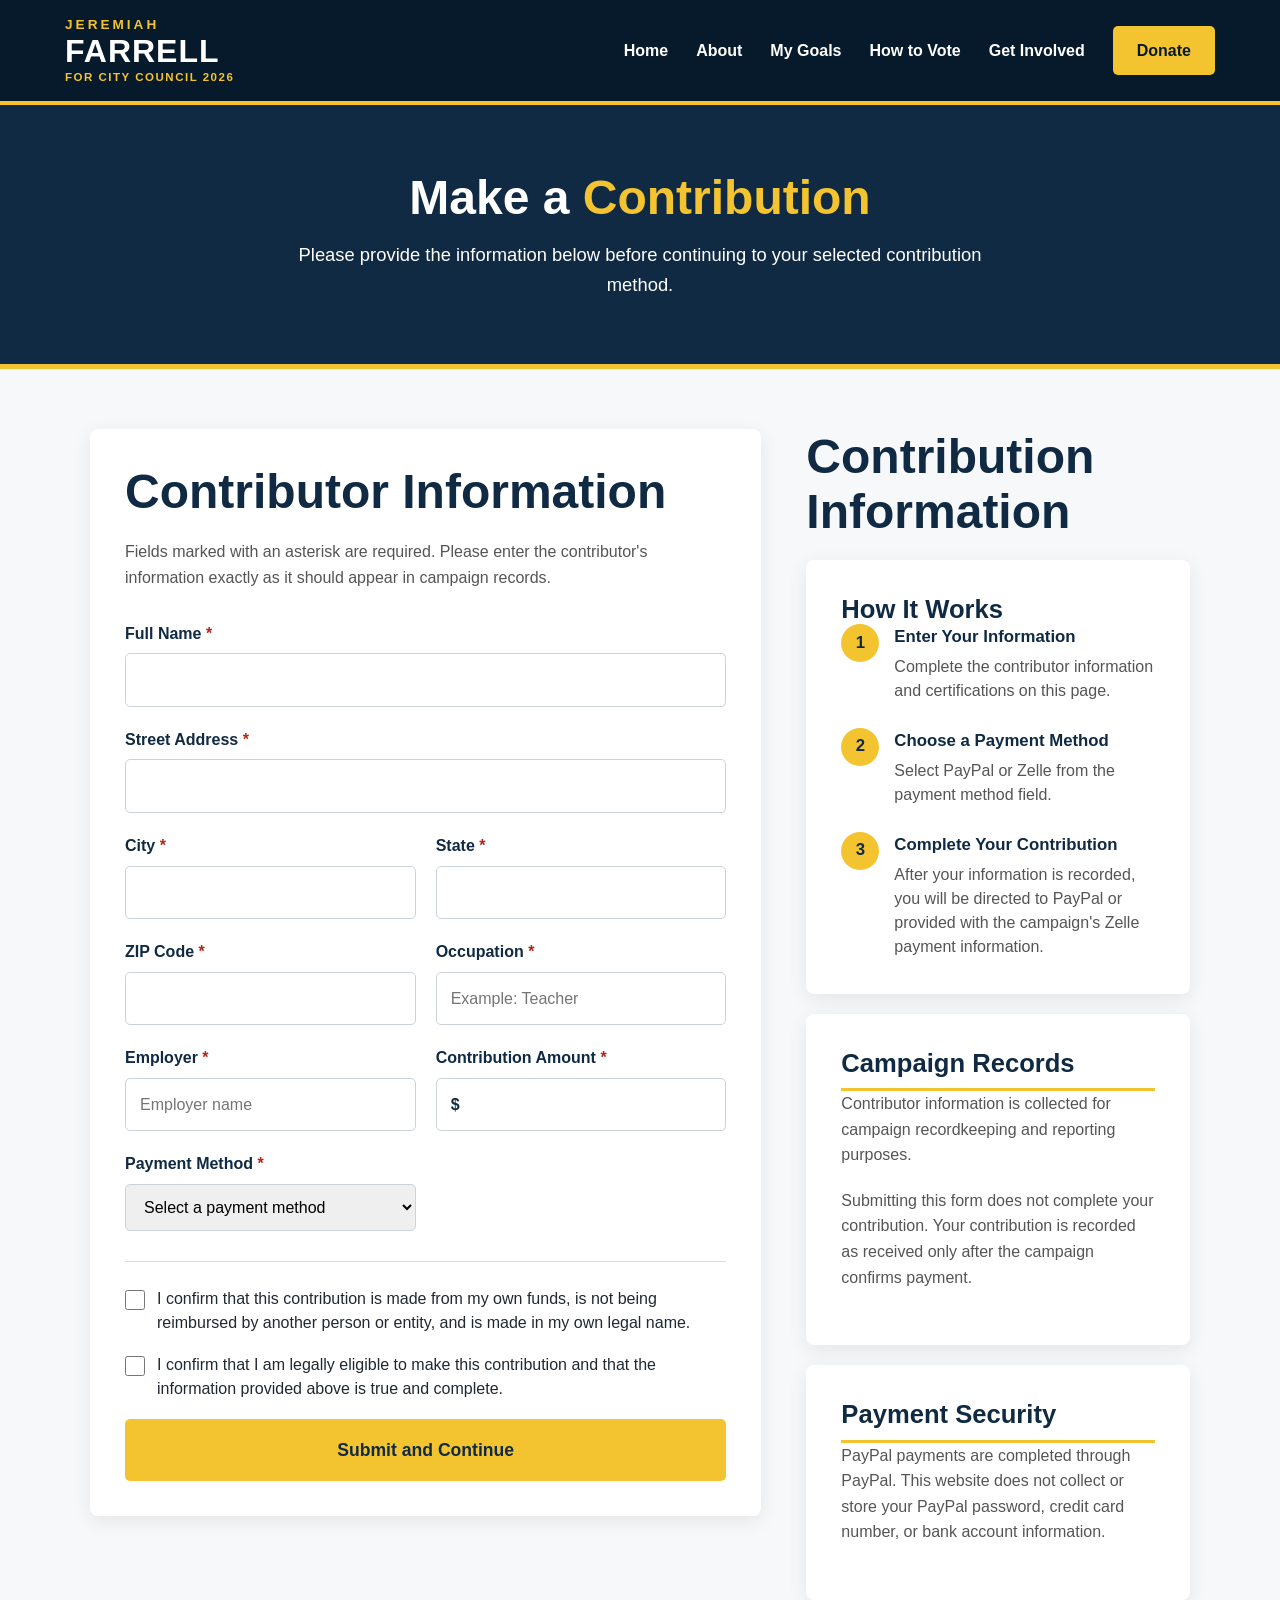
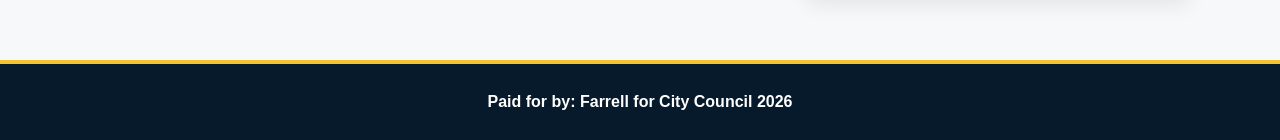
==== donate.html @ 03e21c1d "Add campaign contribution page" ====
<!DOCTYPE html>
<html lang="en">
<head>
    <meta charset="UTF-8">
    <meta name="viewport" content="width=device-width, initial-scale=1.0">

    <title>Donate | Jeremiah Farrell for City Council 2026</title>

    <link rel="stylesheet" href="Styles.css">

    <style>
        /* =========================================
           DONATION PAGE
           ========================================= */

        .donation-hero {
            background: var(--navy);
            color: var(--white);
            text-align: center;
            padding: 65px 20px;
            border-bottom: 5px solid var(--yellow);
        }

        .donation-hero h1 {
            color: var(--white);
            font-size: 3rem;
            margin-bottom: 15px;
        }

        .donation-hero h1 span {
            color: var(--yellow);
        }

        .donation-hero p {
            max-width: 750px;
            margin: 0 auto;
            font-size: 1.15rem;
            line-height: 1.6;
        }
/* =========================================
   DONATION PAGE HEADER
   ========================================= */

.donate-header {
    background: var(--navy-dark);
    border-bottom: 4px solid var(--yellow);
    width: 100%;
}

.donate-header-inner {
    max-width: 1200px;
    margin: 0 auto;
    padding: 18px 25px;

    display: flex;
    align-items: center;
    justify-content: space-between;
    gap: 40px;
}

/* Campaign Name */

.donate-brand {
    display: flex;
    flex-direction: column;
    text-decoration: none;
    color: var(--white);
    line-height: 1;
    min-width: 220px;
}

.donate-brand-first {
    font-size: 0.85rem;
    font-weight: 700;
    letter-spacing: 3px;
    color: var(--yellow);
    margin-bottom: 3px;
}

.donate-brand-last {
    font-size: 2rem;
    font-weight: 900;
    letter-spacing: 1px;
    color: var(--white);
}

.donate-brand-office {
    font-size: 0.72rem;
    font-weight: 700;
    letter-spacing: 1.5px;
    color: var(--yellow);
    margin-top: 5px;
}


/* Navigation */

.donate-nav {
    display: flex;
    align-items: center;
    gap: 28px;
}

.donate-nav a {
    color: var(--white);
    text-decoration: none;
    font-weight: 600;
    white-space: nowrap;
    transition: color 0.2s ease;
}

.donate-nav a:hover {
    color: var(--yellow);
}


/* Donate Button */

.donate-nav .donate-nav-button {
    background: var(--yellow);
    color: var(--navy-dark);
    padding: 12px 24px;
    border-radius: 5px;
    font-weight: 800;
}

.donate-nav .donate-nav-button:hover {
    background: var(--yellow-hover);
    color: var(--navy-dark);
}


/* Mobile */

@media (max-width: 850px) {

    .donate-header-inner {
        flex-direction: column;
        align-items: flex-start;
        gap: 18px;
    }

    .donate-nav {
        width: 100%;
        flex-wrap: wrap;
        gap: 15px 20px;
    }

    .donate-nav .donate-nav-button {
        margin-left: auto;
    }
}


@media (max-width: 600px) {

    .donate-header-inner {
        padding: 15px 20px;
    }

    .donate-brand-last {
        font-size: 1.7rem;
    }

    .donate-nav {
        font-size: 0.9rem;
    }
}
        .donation-page {
            background: #f7f8fa;
            padding: 60px 20px;
        }

        .donation-wrapper {
            max-width: 1100px;
            margin: 0 auto;
            display: grid;
            grid-template-columns: 1.4fr 0.8fr;
            gap: 45px;
            align-items: start;
        }

        .donation-form-card,
        .payment-card {
            background: var(--white);
            border-radius: 8px;
            padding: 35px;
            box-shadow: 0 5px 20px rgba(0, 0, 0, 0.08);
        }

        .donation-form-card h2,
        .payment-column h2 {
            color: var(--navy);
            margin-top: 0;
        }

        .donation-intro {
            color: #555;
            line-height: 1.6;
            margin-bottom: 30px;
        }

        .donation-form-grid {
            display: grid;
            grid-template-columns: 1fr 1fr;
            gap: 20px;
        }

        .donation-field {
            display: flex;
            flex-direction: column;
        }

        .donation-field.full-width {
            grid-column: 1 / -1;
        }

        .donation-field label {
            color: var(--navy);
            font-weight: 700;
            margin-bottom: 7px;
        }

        .donation-field input,
        .donation-field select {
            width: 100%;
            padding: 13px 14px;
            border: 1px solid #cbd2d9;
            border-radius: 5px;
            font: inherit;
            box-sizing: border-box;
        }

        .donation-field input:focus,
        .donation-field select:focus {
            outline: 2px solid var(--yellow);
            border-color: var(--navy);
        }

        .required {
            color: #b42318;
        }

        .amount-wrapper {
            position: relative;
        }

        .amount-wrapper span {
            position: absolute;
            left: 15px;
            top: 50%;
            transform: translateY(-50%);
            font-weight: 700;
            color: var(--navy);
        }

        .amount-wrapper input {
            padding-left: 32px;
        }

        .certifications {
            margin-top: 30px;
            border-top: 1px solid #ddd;
            padding-top: 25px;
        }

        .certification {
            display: flex;
            gap: 12px;
            align-items: flex-start;
            margin-bottom: 18px;
            line-height: 1.5;
        }

        .certification input {
            width: 20px;
            height: 20px;
            flex: 0 0 auto;
            margin-top: 3px;
        }

        .payment-column > p {
            color: #555;
            line-height: 1.6;
        }

        .payment-card {
            margin-top: 20px;
            text-align: center;
        }

        .payment-card h3 {
            color: var(--navy);
            font-size: 1.6rem;
            margin-top: 0;
        }

        .payment-card p {
            line-height: 1.6;
            color: #555;
        }

        .payment-button {
            display: block;
            width: 100%;
            box-sizing: border-box;
            margin-top: 20px;
            padding: 15px 20px;
            border: 0;
            border-radius: 5px;
            font: inherit;
            font-weight: 700;
            font-size: 1rem;
            cursor: pointer;
            text-decoration: none;
        }

        .paypal-button {
            background: var(--navy);
            color: var(--white);
        }

        .zelle-button {
            background: var(--yellow);
            color: var(--navy);
        }

        .payment-button:disabled {
            opacity: 0.55;
            cursor: not-allowed;
        }

        .payment-note {
            font-size: 0.88rem;
            margin-top: 20px;
            color: #666;
        }

        .donation-submit {
            grid-column: 1 / -1;
            margin-top: 10px;
        }

        .donation-submit button {
            width: 100%;
            background: var(--yellow);
            color: var(--navy);
            border: none;
            padding: 17px 25px;
            border-radius: 5px;
            font-size: 1.1rem;
            font-weight: 800;
            cursor: pointer;
        }

        .donation-submit button:hover {
            background: var(--yellow-hover);
        }

        .campaign-paid-for {
            background: var(--navy-dark);
            color: var(--white);
            text-align: center;
            padding: 25px 20px;
            border-top: 4px solid var(--yellow);
        }

        .campaign-paid-for p {
            margin: 0;
            font-weight: 600;
        }

        @media (max-width: 850px) {
            .donation-wrapper {
                grid-template-columns: 1fr;
            }

            .donation-hero h1 {
                font-size: 2.3rem;
            }
        }

        @media (max-width: 600px) {
            .donation-form-grid {
                grid-template-columns: 1fr;
            }

            .donation-field.full-width {
                grid-column: auto;
            }

            .donation-submit {
                grid-column: auto;
            }

            .donation-form-card,
            .payment-card {
                padding: 25px 20px;
            }
        }
        /* =========================================
   CONTRIBUTION INFORMATION
   ========================================= */

.contribution-info-card {
    text-align: left;
}

.contribution-step {
    display: flex;
    align-items: flex-start;
    gap: 15px;
    margin-bottom: 25px;
}

.contribution-step:last-child {
    margin-bottom: 0;
}

.step-number {
    display: flex;
    align-items: center;
    justify-content: center;

    flex: 0 0 38px;
    width: 38px;
    height: 38px;

    background: var(--yellow);
    color: var(--navy);

    border-radius: 50%;

    font-weight: 900;
    font-size: 1.05rem;
}

.contribution-step strong {
    display: block;
    color: var(--navy);
    font-size: 1.05rem;
    margin-bottom: 4px;
}

.contribution-step p {
    margin: 0;
    color: #555;
    line-height: 1.5;
}

.contribution-record-card,
.contribution-security-card {
    text-align: left;
}

.contribution-record-card h3,
.contribution-security-card h3 {
    border-bottom: 3px solid var(--yellow);
    padding-bottom: 10px;
}
    </style>
<script 
  src="https://www.paypal.com/sdk/js?client-id=BAAkLCBsSqIdY5RVqtu10fCoNAvQh7YnT6lSddqKuR0xE5s2GUV5mDJ8KNLhWufvVlHPoPsCxicPm28FX0&components=hosted-buttons&enable-funding=venmo&currency=USD">
</script>
</head>

<body>

<!-- DONATION PAGE HEADER -->
<header class="donate-header">
    <div class="donate-header-inner">

        <a href="index.html" class="donate-brand">
            <span class="donate-brand-first">JEREMIAH</span>
            <span class="donate-brand-last">FARRELL</span>
            <span class="donate-brand-office">FOR CITY COUNCIL 2026</span>
        </a>

        <nav class="donate-nav">
            <a href="index.html">Home</a>
            <a href="index.html#about">About</a>
            <a href="index.html#goals">My Goals</a>
            <a href="index.html#how-to-vote">How to Vote</a>
            <a href="index.html#get-involved">Get Involved</a>

            <a href="donate.html" class="donate-nav-button">
                Donate
            </a>
        </nav>

    </div>
</header>

    <!-- DONATION HERO -->
    <section class="donation-hero">

        <h1>
            Make a <span>Contribution</span>
        </h1>

        <p>
            Please provide the information below before continuing
            to your selected contribution method.
        </p>

    </section>


    <!-- DONATION FORM -->
    <main class="donation-page">

        <div class="donation-wrapper">

            <section class="donation-form-card">

                <h2>Contributor Information</h2>

                <p class="donation-intro">
                    Fields marked with an asterisk are required.
                    Please enter the contributor's information exactly
                    as it should appear in campaign records.
                </p>

                <!--
                    Payment processing is intentionally NOT connected yet.
                    We will connect this form to the campaign's recordkeeping
                    process before enabling PayPal or Zelle.
                -->

                <form id="donation-form">

                    <div class="donation-form-grid">

                        <div class="donation-field full-width">
                            <label for="full-name">
                                Full Name <span class="required">*</span>
                            </label>

                            <input
                                type="text"
                                id="full-name"
                                name="full_name"
                                autocomplete="name"
                                required
                            >
                        </div>


                        <div class="donation-field full-width">
                            <label for="street-address">
                                Street Address <span class="required">*</span>
                            </label>

                            <input
                                type="text"
                                id="street-address"
                                name="street_address"
                                autocomplete="street-address"
                                required
                            >
                        </div>


                        <div class="donation-field">
                            <label for="city">
                                City <span class="required">*</span>
                            </label>

                            <input
                                type="text"
                                id="city"
                                name="city"
                                autocomplete="address-level2"
                                required
                            >
                        </div>


                        <div class="donation-field">
                            <label for="state">
                                State <span class="required">*</span>
                            </label>

                            <input
                                type="text"
                                id="state"
                                name="state"
                                autocomplete="address-level1"
                                required
                            >
                        </div>


                        <div class="donation-field">
                            <label for="zip">
                                ZIP Code <span class="required">*</span>
                            </label>

                            <input
                                type="text"
                                id="zip"
                                name="zip"
                                autocomplete="postal-code"
                                inputmode="numeric"
                                required
                            >
                        </div>


                        <div class="donation-field">
                            <label for="occupation">
                                Occupation <span class="required">*</span>
                            </label>

                            <input
                                type="text"
                                id="occupation"
                                name="occupation"
                                placeholder="Example: Teacher"
                                required
                            >
                        </div>


                        <div class="donation-field">
                            <label for="employer">
                                Employer <span class="required">*</span>
                            </label>

                            <input
                                type="text"
                                id="employer"
                                name="employer"
                                placeholder="Employer name"
                                required
                            >
                        </div>


                        <div class="donation-field">
                            <label for="amount">
                                Contribution Amount <span class="required">*</span>
                            </label>

                            <div class="amount-wrapper">

                                <span>$</span>

                                <input
                                    type="number"
                                    id="amount"
                                    name="contribution_amount"
                                    min="1"
                                    step="0.01"
                                    required
                                >

                            </div>
                        </div>


                        <div class="donation-field">
                            <label for="payment-method">
                                Payment Method <span class="required">*</span>
                            </label>

                            <select
                                id="payment-method"
                                name="payment_method"
                                required
                            >
                                <option value="">Select a payment method</option>
                                <option value="PayPal">PayPal</option>
                                <option value="Zelle">Zelle</option>
                            </select>
                        </div>

                    </div>


                    <div class="certifications">

                        <label class="certification">

                            <input
                                type="checkbox"
                                name="own_funds_confirmation"
                                required
                            >

                            <span>
                                I confirm that this contribution is made from my
                                own funds, is not being reimbursed by another
                                person or entity, and is made in my own legal name.
                            </span>

                        </label>


                        <label class="certification">

                            <input
                                type="checkbox"
                                name="eligibility_confirmation"
                                required
                            >

                            <span>
                                I confirm that I am legally eligible to make this
                                contribution and that the information provided
                                above is true and complete.
                            </span>

                        </label>

                    </div>


                    <div class="donation-submit">

                        <button type="submit">
                            Submit and Continue
                        </button>

                    </div>

                </form>

            </section>


<!-- CONTRIBUTION INFORMATION -->
<aside class="payment-column">

    <h2>Contribution Information</h2>

    <div class="payment-card contribution-info-card">

        <h3>How It Works</h3>

        <div class="contribution-step">
            <span class="step-number">1</span>

            <div>
                <strong>Enter Your Information</strong>
                <p>
                    Complete the contributor information and
                    certifications on this page.
                </p>
            </div>
        </div>


        <div class="contribution-step">
            <span class="step-number">2</span>

            <div>
                <strong>Choose a Payment Method</strong>
                <p>
                    Select PayPal or Zelle from the payment
                    method field.
                </p>
            </div>
        </div>


        <div class="contribution-step">
            <span class="step-number">3</span>

            <div>
                <strong>Complete Your Contribution</strong>
                <p>
                    After your information is recorded, you will
                    be directed to PayPal or provided with the
                    campaign's Zelle payment information.
                </p>
            </div>
        </div>

    </div>


    <div class="payment-card contribution-record-card">

        <h3>Campaign Records</h3>

        <p>
            Contributor information is collected for campaign
            recordkeeping and reporting purposes.
        </p>

        <p>
            Submitting this form does not complete your
            contribution. Your contribution is recorded as
            received only after the campaign confirms payment.
        </p>

    </div>


    <div class="payment-card contribution-security-card">

        <h3>Payment Security</h3>

        <p>
            PayPal payments are completed through PayPal.
            This website does not collect or store your
            PayPal password, credit card number, or bank
            account information.
        </p>

    </div>

</aside>

        </div>

    </main>


    <!-- PAID FOR BY -->
    <footer class="campaign-paid-for">

        <p>
            Paid for by: Farrell for City Council 2026
        </p>

    </footer>


<script>
    const donationForm = document.getElementById("donation-form");
    const submitButton = donationForm.querySelector(
        '.donation-submit button'
    );

    const SCRIPT_URL =
        "https://script.google.com/macros/s/AKfycbzZPwE4_x95X2KsJVO_KOhVNuc7efbgS8RxvO-sWdDqIDVnmm_xQi4NPBWoEdJihW13CQ/exec";

    const PAYPAL_URL =
        "https://www.paypal.com/ncp/payment/DGM5HVTY6TGUC";


    donationForm.addEventListener("submit", async function(event) {

        event.preventDefault();


        // -----------------------------------------
        // Check required fields
        // -----------------------------------------

        if (!donationForm.checkValidity()) {
            donationForm.reportValidity();
            return;
        }


        // -----------------------------------------
        // Prevent duplicate submissions
        // -----------------------------------------

        submitButton.disabled = true;
        submitButton.textContent =
            "Recording Contribution Information...";


        // -----------------------------------------
        // Collect form information
        // -----------------------------------------

        const formData = new FormData(donationForm);

        const contributionData = {

            full_name:
                formData.get("full_name"),

            street_address:
                formData.get("street_address"),

            city:
                formData.get("city"),

            state:
                formData.get("state"),

            zip:
                formData.get("zip"),

            occupation:
                formData.get("occupation"),

            employer:
                formData.get("employer"),

            contribution_amount:
                formData.get("contribution_amount"),

            payment_method:
                formData.get("payment_method"),

            own_funds_confirmation:
                formData.get("own_funds_confirmation") !== null,

            eligibility_confirmation:
                formData.get("eligibility_confirmation") !== null
        };


        try {

            // -----------------------------------------
            // Save contribution record
            // -----------------------------------------

            const response = await fetch(
                SCRIPT_URL,
                {
                    method: "POST",

                    headers: {
                        "Content-Type": "text/plain;charset=utf-8"
                    },

                    body: JSON.stringify(contributionData)
                }
            );


            if (!response.ok) {
                throw new Error(
                    "Unable to save contribution information."
                );
            }


            const result = await response.json();


            if (!result.success) {
                throw new Error(
                    result.error ||
                    "Unable to save contribution information."
                );
            }


            console.log(
                "Contribution record created:",
                result.submissionId
            );


            // -----------------------------------------
            // Continue based on payment method
            // -----------------------------------------

            if (
                contributionData.payment_method === "PayPal"
            ) {

                submitButton.textContent =
                    "Opening PayPal...";

                window.location.href = PAYPAL_URL;

                return;
            }


            if (
                contributionData.payment_method === "Zelle"
            ) {

                showZelleInstructions(
                    result.submissionId,
                    contributionData.contribution_amount
                );

                return;
            }


            throw new Error(
                "Please select a valid payment method."
            );


        } catch (error) {

            console.error(error);

            alert(
                "We were unable to record your contribution " +
                "information. Your payment has NOT been processed. " +
                "Please try again."
            );

            submitButton.disabled = false;

            submitButton.textContent =
                "Submit and Continue";
        }

    });


    // -----------------------------------------
    // Zelle instructions
    // -----------------------------------------

    function showZelleInstructions(
        submissionId,
        amount
    ) {

        const paymentColumn =
            document.querySelector(".payment-column");

        paymentColumn.innerHTML = `

            <div class="payment-card">

                <h2>Contributor Information Recorded</h2>

                <p>
                    Thank you. Your contributor information
                    has been recorded.
                </p>

                <p>
                    <strong>Contribution Amount:</strong>
                    $${Number(amount).toFixed(2)}
                </p>

                <p>
                    <strong>Reference:</strong><br>
                    ${submissionId}
                </p>

                <hr>

                <h3>Send Your Contribution by Zelle</h3>

                <p>
                    Send your contribution to:
                </p>

                <p>
                    <strong>
                        farrellforcitycouncil2026@gmail.com
                    </strong>
                </p>

                <p class="payment-note">
                    Your contribution will remain marked
                    Pending until the campaign confirms
                    receipt of the Zelle payment.
                </p>

            </div>
        `;

        paymentColumn.scrollIntoView({
            behavior: "smooth"
        });

        submitButton.textContent =
            "Contribution Information Recorded";
    }
</script>

</body>
</html>
---- Styles.css ----
/* =========================================================
   JEREMIAH FARRELL CAMPAIGN WEBSITE
   Main Stylesheet
   ========================================================= */


/* =========================================================
   1. COLOR PALETTE / GLOBAL VARIABLES
   ========================================================= */

:root {
    --navy: #102a43;
    --navy-dark: #071a2b;
    --navy-light: #243f5a;

    --yellow: #f4c430;
    --yellow-hover: #ffd84d;

    --white: #ffffff;
    --off-white: #f8f9fa;
    --light-gray: #eef1f4;
    --medium-gray: #6c757d;
    --dark-gray: #252525;

    --text: #1f2933;

    --max-width: 1200px;

    --border-radius: 6px;

    --shadow:
        0 10px 30px rgba(0, 0, 0, 0.10);
}


/* =========================================================
   2. RESET / BASE STYLES
   ========================================================= */

* {
    margin: 0;
    padding: 0;
    box-sizing: border-box;
}


html {
    scroll-behavior: smooth;
}


body {
    font-family:
        Arial,
        Helvetica,
        sans-serif;

    color: var(--text);

    background-color: var(--white);

    line-height: 1.6;
}


img {
    max-width: 100%;
    display: block;
}


a {
    color: inherit;
    text-decoration: none;
}


button,
input {
    font: inherit;
}


/* =========================================================
   3. GENERAL LAYOUT
   ========================================================= */

.container {
    width: 90%;
    max-width: var(--max-width);

    margin-left: auto;
    margin-right: auto;
}


.narrow-container {
    max-width: 850px;
}


.section {
    padding: 90px 0;
}


.section-heading {
    max-width: 700px;

    margin: 0 auto 50px;

    text-align: center;
}


.section-label {
    margin-bottom: 10px;

    color: var(--navy);

    font-size: 0.85rem;
    font-weight: 800;

    letter-spacing: 2px;

    text-transform: uppercase;
}


.section-label-light {
    color: var(--yellow);
}


h1,
h2,
h3 {
    line-height: 1.15;
}


h2 {
    margin-bottom: 20px;

    color: var(--navy-dark);

    font-size: clamp(2rem, 4vw, 3rem);
}


h3 {
    color: var(--navy-dark);

    font-size: 1.4rem;
}


p {
    margin-bottom: 20px;
}


.section-introduction {
    font-size: 1.2rem;
}


/* =========================================================
   4. HEADER
   ========================================================= */

.site-header {
    position: sticky;

    top: 0;

    z-index: 1000;

    width: 100%;

    background-color: var(--navy-dark);

    border-bottom: 4px solid var(--yellow);

    color: var(--white);
}


.header-container {
    min-height: 82px;

    display: flex;

    align-items: center;
    justify-content: space-between;

    gap: 30px;
}


/* =========================================================
   5. CAMPAIGN BRAND
   ========================================================= */

.campaign-brand {
    display: flex;

    flex-direction: column;

    line-height: 1.15;
}


.candidate-name {
    color: var(--white);

    font-size: 1.4rem;
    font-weight: 800;

    letter-spacing: 0.5px;

    text-transform: uppercase;
}


.office-name {
    margin-top: 5px;

    color: var(--yellow);

    font-size: 0.72rem;
    font-weight: 700;

    letter-spacing: 1px;

    text-transform: uppercase;
}


/* =========================================================
   6. DESKTOP NAVIGATION
   ========================================================= */

.main-navigation {
    display: flex;

    align-items: center;

    gap: 30px;
}


.main-navigation > a {
    position: relative;

    padding: 10px 0;

    color: var(--white);

    font-size: 0.9rem;
    font-weight: 700;

    text-transform: uppercase;

    letter-spacing: 0.5px;

    transition:
        color 0.2s ease;
}


.main-navigation > a:not(.nav-donate-button):hover {
    color: var(--yellow);
}


.nav-donate-button {
    padding: 12px 22px !important;

    background-color: var(--yellow);

    color: var(--navy-dark) !important;

    border-radius: var(--border-radius);

    transition:
        background-color 0.2s ease,
        transform 0.2s ease;
}


.nav-donate-button:hover {
    background-color: var(--yellow-hover);

    transform: translateY(-2px);
}


/* =========================================================
   7. MOBILE MENU BUTTON
   ========================================================= */

.mobile-menu-button {
    display: none;

    border: 0;

    background: transparent;

    color: var(--white);

    font-size: 2rem;

    cursor: pointer;
}


/* =========================================================
   8. HERO
   ========================================================= */

.hero {
    position: relative;

    min-height: 680px;

    display: flex;

    align-items: center;

    overflow: hidden;

    background:
        linear-gradient(
            110deg,
            var(--navy-dark) 0%,
            var(--navy) 55%,
            var(--navy-light) 100%
        );

    color: var(--white);
}


/*
   Once we have the candidate photograph, we can use:

   background:
       linear-gradient(
           90deg,
           rgba(7, 26, 43, 0.95),
           rgba(7, 26, 43, 0.60)
       ),
       url("../images/candidate/hero.jpg");

   background-size: cover;
   background-position: center;
*/


.hero::after {
    content: "";

    position: absolute;

    width: 500px;
    height: 500px;

    right: -150px;
    bottom: -250px;

    border: 80px solid rgba(244, 196, 48, 0.08);

    border-radius: 50%;
}


.hero-content {
    position: relative;

    z-index: 2;

    padding-top: 80px;
    padding-bottom: 80px;
}


.hero-eyebrow {
    margin-bottom: 15px;

    color: var(--yellow);

    font-size: 1rem;
    font-weight: 800;

    letter-spacing: 3px;

    text-transform: uppercase;
}


.hero h1 {
    max-width: 850px;

    margin-bottom: 5px;

    color: var(--white);

    font-size: clamp(3.5rem, 8vw, 6.5rem);

    font-weight: 900;

    letter-spacing: -3px;

    text-transform: uppercase;
}


.hero-district {
    margin-bottom: 25px;

    color: var(--yellow);

    font-size: clamp(2rem, 5vw, 3.8rem);

    font-weight: 900;

    text-transform: uppercase;
}


.hero-message {
    max-width: 650px;

    margin-bottom: 35px;

    font-size: 1.3rem;

    line-height: 1.6;
}


.hero-buttons {
    display: flex;

    flex-wrap: wrap;

    gap: 15px;
}


/* =========================================================
   9. BUTTONS
   ========================================================= */

.button {
    display: inline-block;

    padding: 15px 28px;

    border: 2px solid transparent;

    border-radius: var(--border-radius);

    font-size: 0.9rem;
    font-weight: 800;

    letter-spacing: 0.5px;

    text-align: center;

    text-transform: uppercase;

    cursor: pointer;

    transition:
        background-color 0.2s ease,
        color 0.2s ease,
        border-color 0.2s ease,
        transform 0.2s ease;
}


.button:hover {
    transform: translateY(-2px);
}


.button-primary {
    background-color: var(--yellow);

    color: var(--navy-dark);
}


.button-primary:hover {
    background-color: var(--yellow-hover);
}


.button-secondary {
    border-color: var(--white);

    background-color: transparent;

    color: var(--white);
}


.button-secondary:hover {
    background-color: var(--white);

    color: var(--navy-dark);
}


.button-dark {
    margin-top: 10px;

    background-color: var(--navy);

    color: var(--white);
}


.button-dark:hover {
    background-color: var(--navy-dark);
}


.text-link {
    color: var(--navy);

    font-weight: 800;
}


.text-link:hover {
    color: var(--navy-light);

    text-decoration: underline;
}


/* =========================================================
   10. WHY I'M RUNNING
   ========================================================= */

.about-preview {
    text-align: center;

    background-color: var(--white);
}


.about-preview p {
    max-width: 800px;

    margin-left: auto;
    margin-right: auto;
}


/* =========================================================
   11. PRIORITIES
   ========================================================= */

.priorities-section {
    background-color: var(--off-white);
}


.priority-grid {
    display: grid;

    grid-template-columns:
        repeat(3, 1fr);

    gap: 25px;
}


.priority-card {
    position: relative;

    padding: 40px 35px;

    background-color: var(--white);

    border-top: 5px solid var(--yellow);

    box-shadow: var(--shadow);

    transition:
        transform 0.2s ease,
        box-shadow 0.2s ease;
}


.priority-card:hover {
    transform: translateY(-5px);

    box-shadow:
        0 15px 40px rgba(0, 0, 0, 0.14);
}


.priority-number {
    margin-bottom: 15px;

    color: var(--yellow);

    font-size: 2.8rem;
    font-weight: 900;

    line-height: 1;
}


.priority-card h3 {
    margin-bottom: 15px;
}


/* =========================================================
   12. CANDIDATE BIO SECTION
   ========================================================= */

.candidate-section {
    background-color: var(--white);
}


.candidate-layout {
    display: grid;

    grid-template-columns:
        1fr 1fr;

    align-items: center;

    gap: 70px;
}


.candidate-photo {
    width: 100%;
}


.photo-placeholder {
    min-height: 520px;

    display: flex;

    align-items: center;
    justify-content: center;

    background:
        linear-gradient(
            135deg,
            var(--navy),
            var(--navy-dark)
        );

    border-bottom: 8px solid var(--yellow);

    color: rgba(255, 255, 255, 0.7);

    font-size: 1rem;
    font-weight: 700;

    letter-spacing: 2px;

    text-transform: uppercase;
}


.candidate-content p {
    font-size: 1.05rem;
}


/* =========================================================
   13. GET INVOLVED
   ========================================================= */

.involvement-section {
    background-color: var(--navy-dark);

    color: var(--white);
}


.involvement-container {
    display: grid;

    grid-template-columns:
        1fr 1fr;

    gap: 80px;

    align-items: start;
}


.involvement-message h2 {
    color: var(--white);
}


.involvement-message p {
    max-width: 500px;

    font-size: 1.1rem;
}


/* =========================================================
   14. FORM
   ========================================================= */

.signup-form {
    padding: 35px;

    background-color: var(--white);

    color: var(--text);

    border-top: 6px solid var(--yellow);
}


.form-group {
    margin-bottom: 18px;
}


.form-group label {
    display: block;

    margin-bottom: 6px;

    color: var(--navy-dark);

    font-size: 0.85rem;
    font-weight: 800;

    text-transform: uppercase;
}


.form-group input {
    width: 100%;

    padding: 13px 14px;

    border: 1px solid #ccd3da;

    border-radius: 4px;

    background-color: var(--white);
}


.form-group input:focus {
    outline: 3px solid rgba(244, 196, 48, 0.35);

    border-color: var(--yellow);
}


.form-submit-button {
    width: 100%;

    margin-top: 5px;

    border: none;
}


/* =========================================================
   15. CONTACT
   ========================================================= */

.contact-section {
    text-align: center;

    background-color: var(--light-gray);
}


.social-links {
    display: flex;

    justify-content: center;

    flex-wrap: wrap;

    gap: 25px;

    margin-top: 30px;
}


.social-links a {
    color: var(--navy);

    font-weight: 800;

    text-transform: uppercase;
}


.social-links a:hover {
    text-decoration: underline;
}


/* =========================================================
   16. FOOTER
   ========================================================= */

.site-footer {
    padding: 45px 0;

    background-color: #04111d;

    color: var(--white);
}


.footer-container {
    display: flex;

    justify-content: space-between;

    align-items: center;

    gap: 40px;
}


.footer-candidate-name {
    color: var(--white);

    font-size: 1.3rem;
    font-weight: 900;

    text-transform: uppercase;
}


.footer-office {
    margin-top: 5px;

    color: var(--yellow);

    font-size: 0.8rem;
}


.footer-disclaimer {
    max-width: 450px;

    color: #b8c2cc;

    font-size: 0.75rem;

    text-align: right;
}


.footer-disclaimer p {
    margin-bottom: 5px;
}


/* =========================================================
   17. TABLET
   ========================================================= */

@media (max-width: 900px) {

    .section {
        padding: 70px 0;
    }


    .main-navigation {
        gap: 18px;
    }


    .priority-grid {
        grid-template-columns:
            1fr;
    }


    .candidate-layout {
        grid-template-columns:
            1fr;

        gap: 40px;
    }


    .photo-placeholder {
        min-height: 450px;
    }


    .involvement-container {
        grid-template-columns:
            1fr;

        gap: 40px;
    }

}


/* =========================================================
   18. MOBILE
   ========================================================= */

@media (max-width: 700px) {

    .container {
        width: 88%;
    }


    .section {
        padding: 60px 0;
    }


    /* HEADER */

    .header-container {
        min-height: 72px;
    }


    .candidate-name {
        font-size: 1.1rem;
    }


    .office-name {
        font-size: 0.62rem;
    }


    /* MOBILE NAVIGATION */

    .mobile-menu-button {
        display: block;
    }


    .main-navigation {
        display: none;

        position: absolute;

        top: 72px;
        left: 0;

        width: 100%;

        padding: 25px 6%;

        flex-direction: column;

        align-items: stretch;

        gap: 5px;

        background-color: var(--navy-dark);

        border-bottom: 4px solid var(--yellow);
    }


    .main-navigation.active {
        display: flex;
    }


    .main-navigation > a {
        padding: 13px 0;
    }


    .nav-donate-button {
        margin-top: 10px;

        text-align: center;
    }


    /* HERO */

    .hero {
        min-height: 600px;
    }


    .hero-content {
        padding-top: 70px;
        padding-bottom: 70px;
    }


    .hero h1 {
        font-size: clamp(3rem, 16vw, 5rem);

        letter-spacing: -2px;
    }


    .hero-district {
        font-size: 2rem;
    }


    .hero-message {
        font-size: 1.05rem;
    }


    .hero-buttons {
        flex-direction: column;
    }


    .hero-buttons .button {
        width: 100%;
    }


    /* PRIORITIES */

    .priority-card {
        padding: 30px 25px;
    }


    /* CANDIDATE */

    .photo-placeholder {
        min-height: 380px;
    }


    /* FORM */

    .signup-form {
        padding: 25px 20px;
    }


    /* FOOTER */

    .footer-container {
        flex-direction: column;

        align-items: flex-start;
    }


    .footer-disclaimer {
        text-align: left;
    }

}


/* =========================================================
   19. VERY SMALL PHONES
   ========================================================= */

@media (max-width: 400px) {

    .hero h1 {
        font-size: 2.8rem;
    }


    .hero-eyebrow {
        font-size: 0.75rem;

        letter-spacing: 2px;
    }


    .candidate-name {
        font-size: 1rem;
    }

}/* =========================================
   ELECTION DATES
   ========================================= */

.election-dates-section {
    background: var(--navy);
    color: var(--white);
    padding: 70px 0;
}

.election-dates-section h2 {
    color: var(--yellow);
    font-size: 3rem;
    text-align: center;
    margin-bottom: 35px;
}

.election-dates-list {
    max-width: 900px;
    margin: 0 auto;
    padding-left: 30px;
}

.election-dates-list li {
    color: var(--white);
    font-size: 1.2rem;
    line-height: 1.7;
    margin-bottom: 20px;
}

.election-dates-list li::marker {
    color: var(--yellow);
}
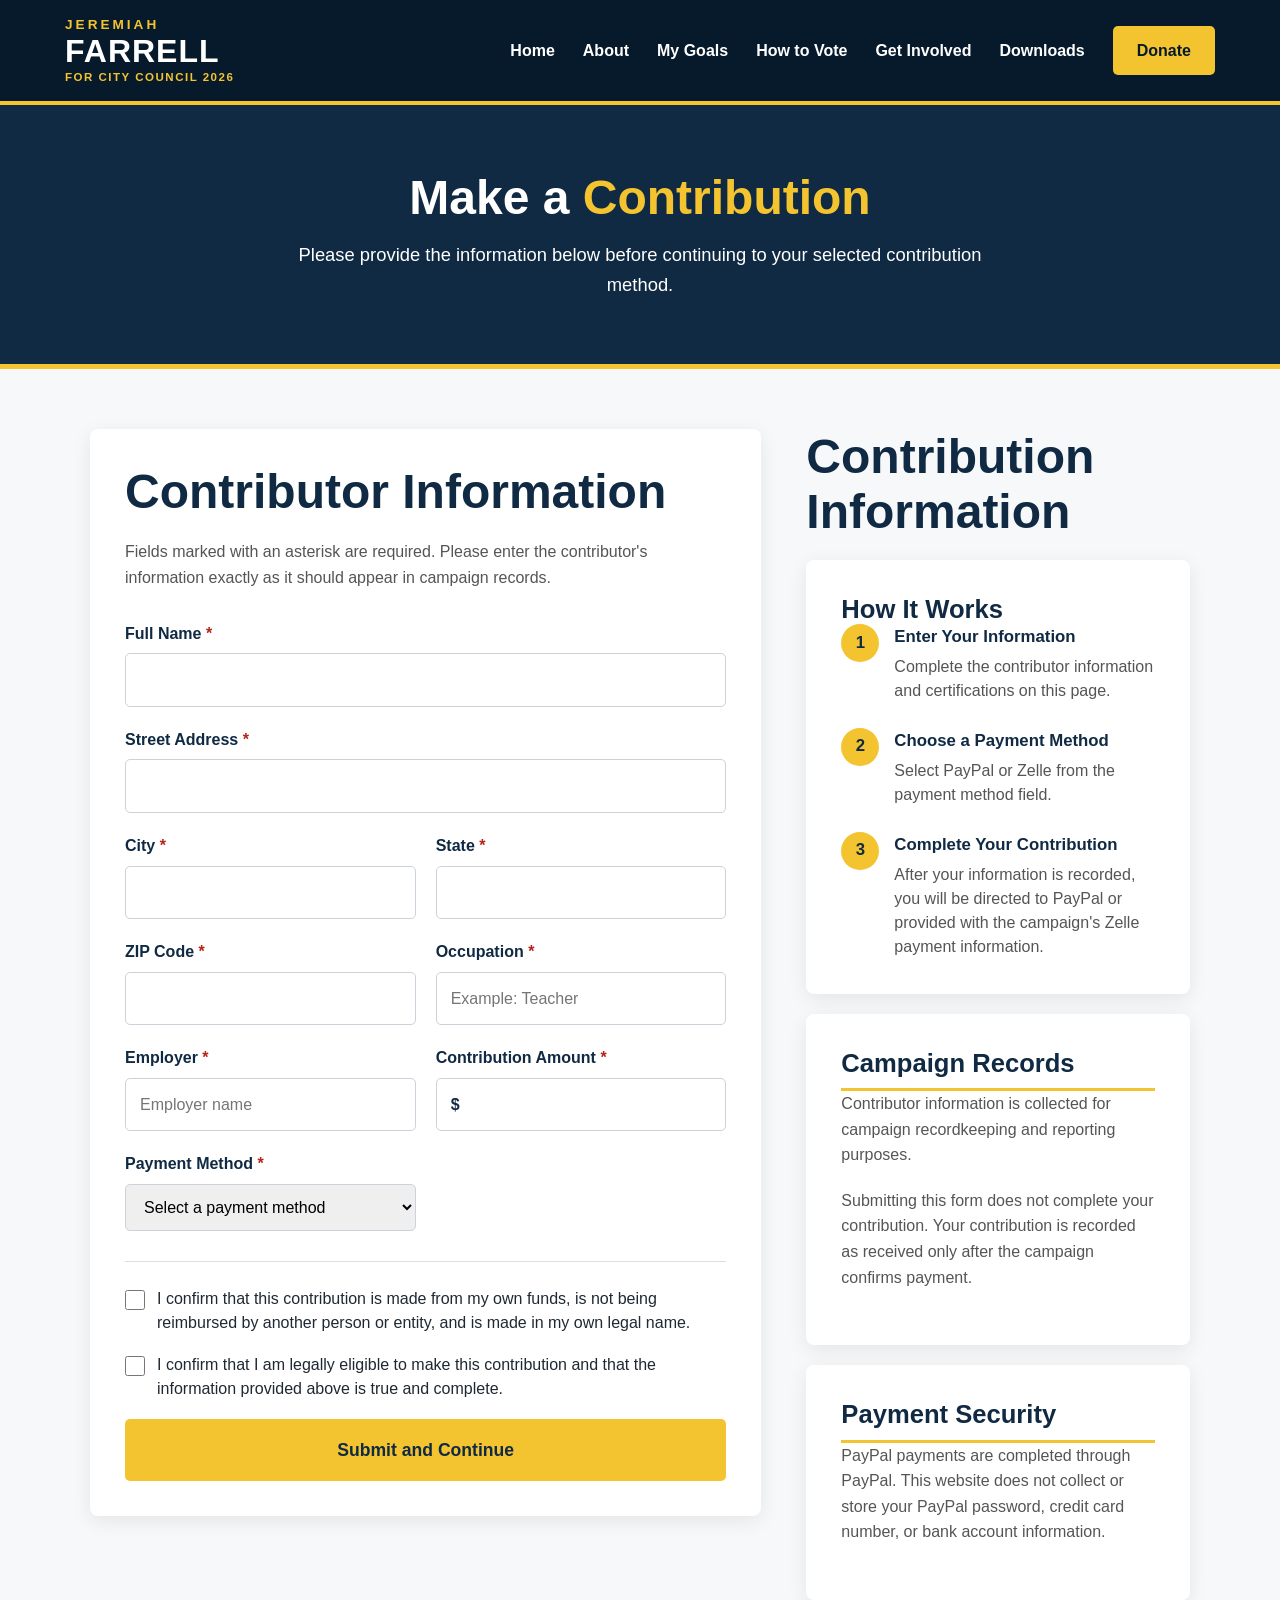
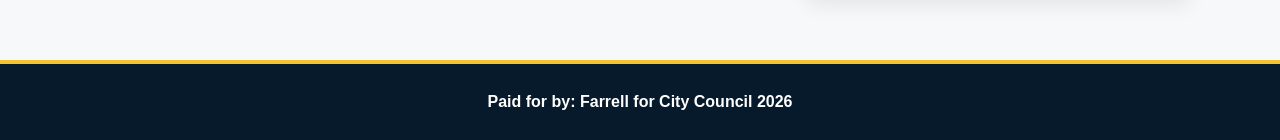
==== commit 5ed2bb4e: "Add campaign downloads page" ====
--- a/donate.html
+++ b/donate.html
@@ -482,7 +482,7 @@
             <a href="index.html#goals">My Goals</a>
             <a href="index.html#how-to-vote">How to Vote</a>
             <a href="index.html#get-involved">Get Involved</a>
-
+            <a href="downloads.html">Downloads</a>
             <a href="donate.html" class="donate-nav-button">
                 Donate
             </a>
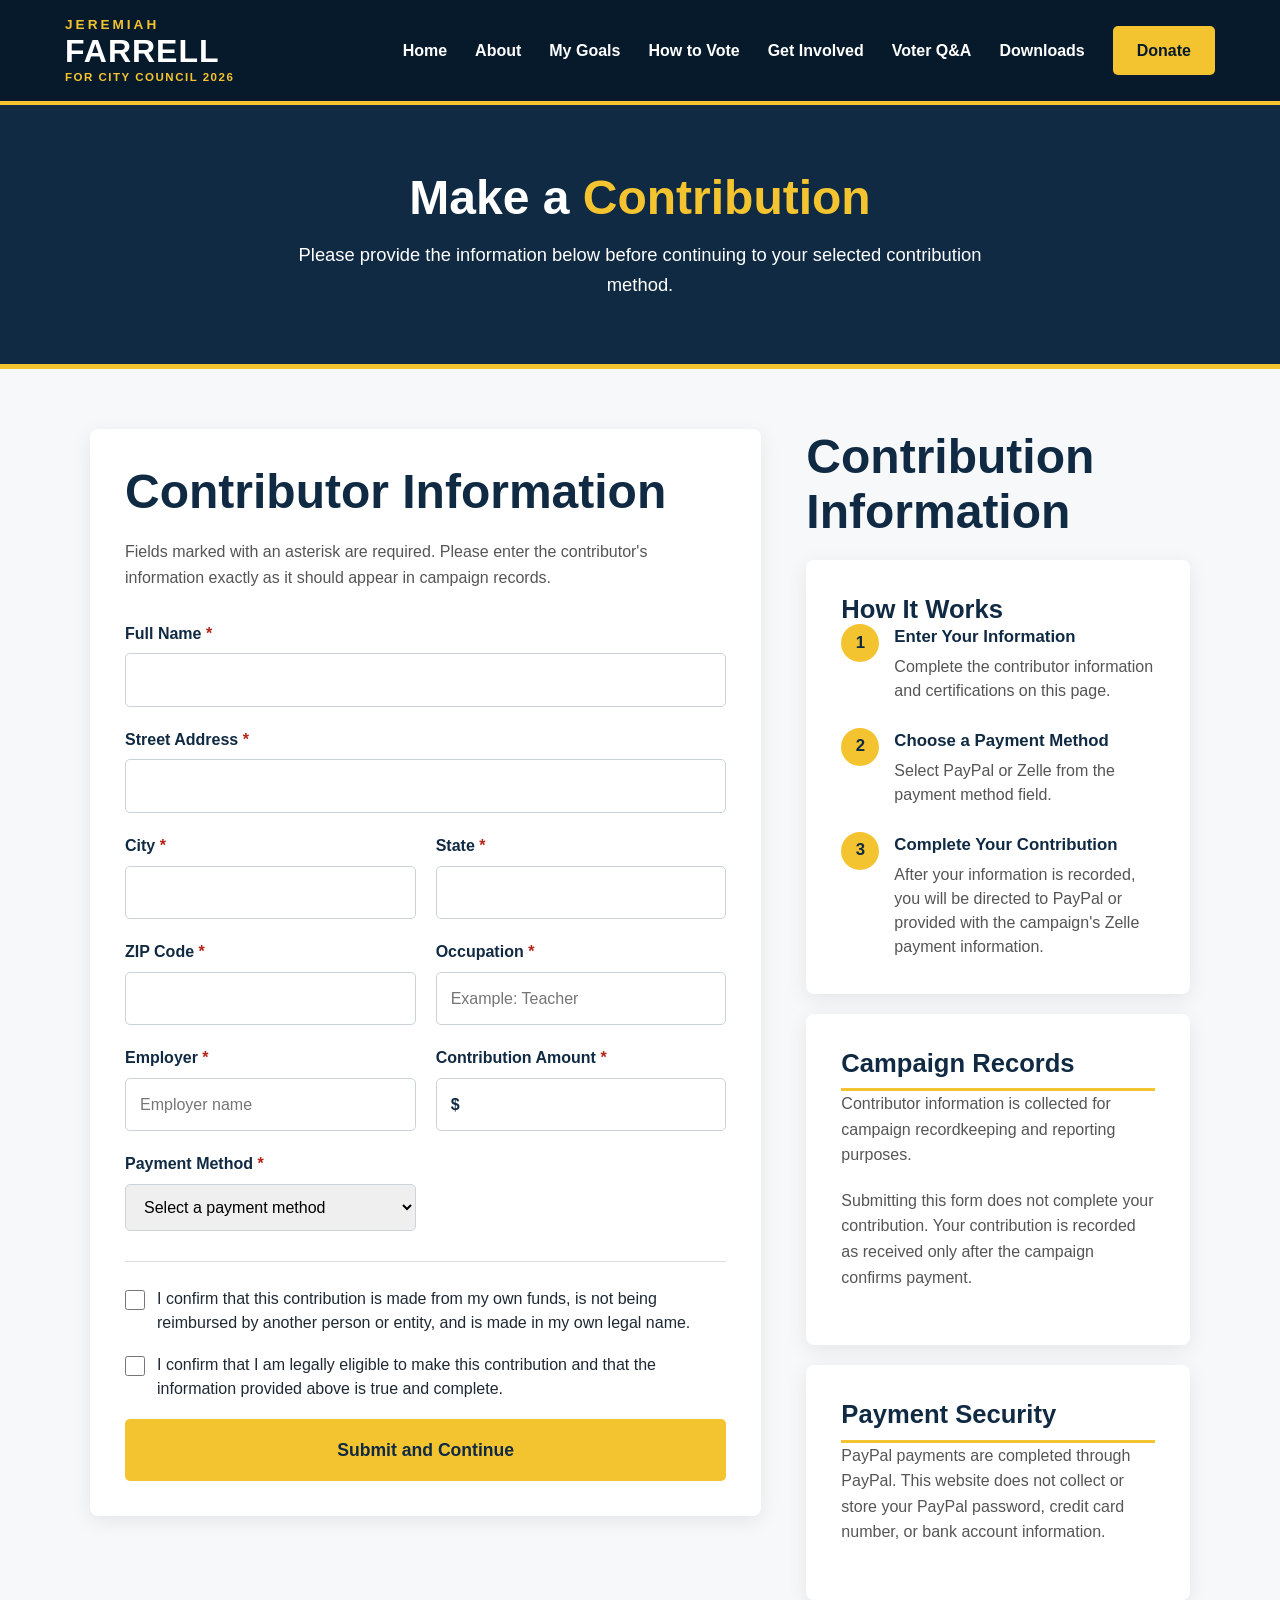
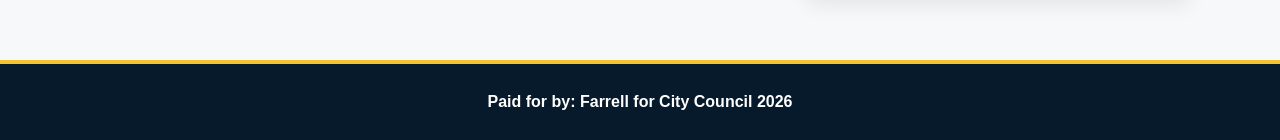
==== commit eb6ca44c: "Add voter questions and answers page" ====
--- a/donate.html
+++ b/donate.html
@@ -482,6 +482,7 @@
             <a href="index.html#goals">My Goals</a>
             <a href="index.html#how-to-vote">How to Vote</a>
             <a href="index.html#get-involved">Get Involved</a>
+            <a href="voter-questions.html">Voter Q&amp;A</a>
             <a href="downloads.html">Downloads</a>
             <a href="donate.html" class="donate-nav-button">
                 Donate
